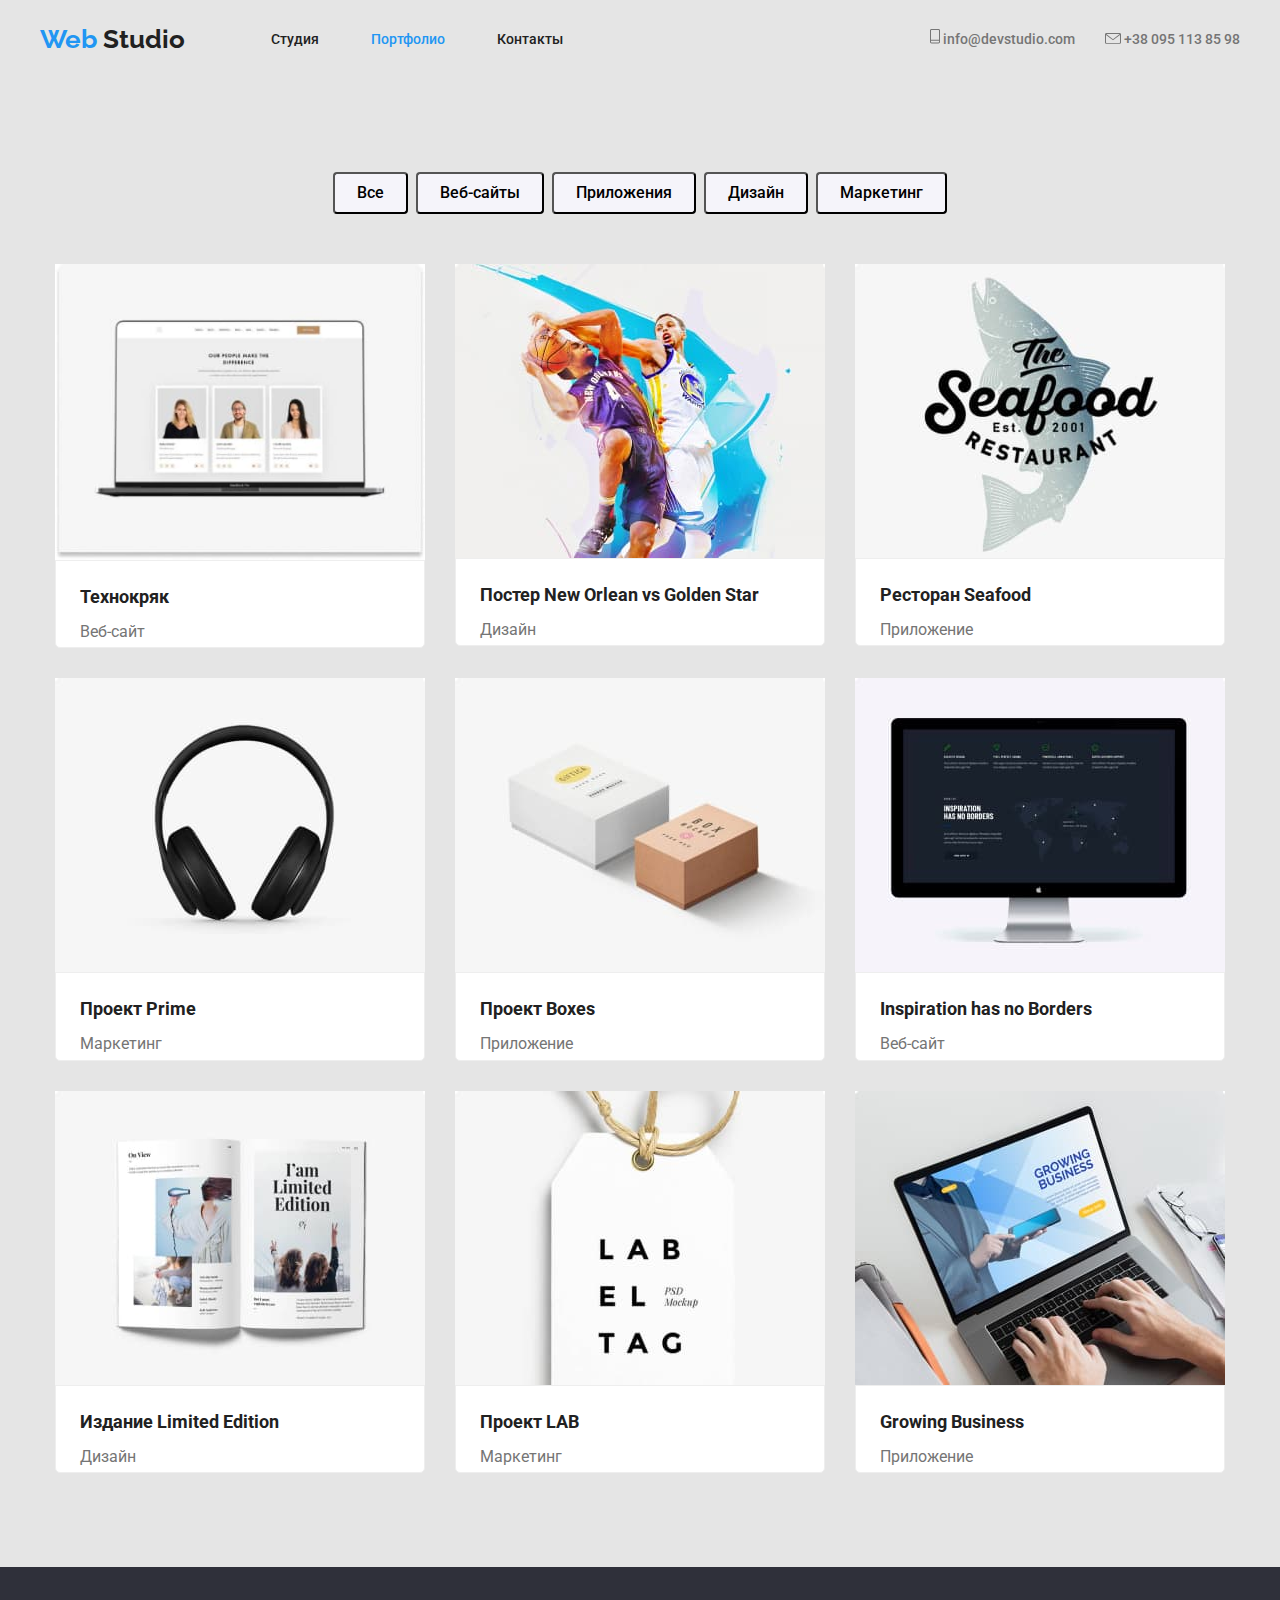
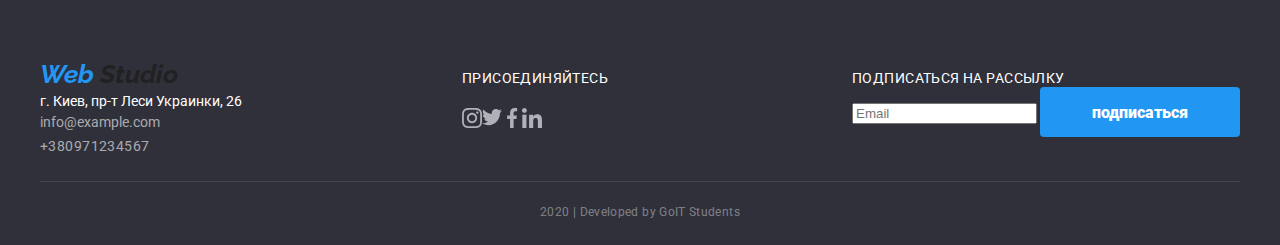
==== portfolio.html @ dd4f4dde "start" ====
<!DOCTYPE html>
<html lang="ru">
  <head>
    <meta charset="UTF-8" />
    <meta name="viewport" content="width=device-width, initial-scale=1.0" />
    <link
      href="https://fonts.googleapis.com/css2?family=Raleway:wght@700;900&family=Roboto:wght@400;500;700;900&display=swap"
      rel="stylesheet"
    />
    <title>Document</title>
    <link rel="stylesheet" href="./css/styles.css" />
  </head>
  <body>
    <!-- Шапка сайта -->
    <header>
      <!-- <h1>Портфолио : нашы проекты</h1> -->
      <nav class="nav container">
        <a href="" class="logo" rel=""
          >Web<span class="logo-web"> Studio</span>
        </a>
        <ul class="list-nav list">
          <li class="item">
            <a href="./index.html" class="link" rel="">Студия</a>
          </li>
          <li class="item">
            <a href="" class="link current" rel="">Портфолио</a>
          </li>
          <li class="item"><a href="" class="link" rel="">Контакты</a></li>
        </ul>

        <ul class="auth-nav list">
          <li class="item">
            <a href="/" class="link" rel="">
              <img src="./images/почта.svg" alt="Почта" />
              info@devstudio.com
            </a>
          </li>

          <li class="item">
            <a href="tel:+380951138598" class="telefon link">
              <img src="./images/telefon.svg" alt="" />
              +38 095 113 85 98</a
            >
          </li>
        </ul>
      </nav>
    </header>
    <!--Герой-->
    <!-- <h1>Страница портфолио </h1> -->
    <main class="mein">
      <div class="contein">
        <ul class="projects list">
          <li class="bot">
            <button type="button" class="one">Все</button>
          </li>
          <li class="bot">
            <button type="button" class="one">Веб-сайты</button>
          </li>
          <li class="bot">
            <button type="button" class="one">Приложения</button>
          </li>
          <li class="bot">
            <button type="button" class="one">Дизайн</button>
          </li>
          <li class="bot">
            <button type="button" class="one">Маркетинг</button>
          </li>
        </ul>
      </div>

      <!--Сайт-->

      <div class="jk">
        <ul class="list flex-container">
          <li class="flex-element">
            <a href="" class="list-nav">
              <img src="./foto/img(0).jpg" alt="" width="370" class="img" />
              <div class="border">
                <h2 class="title-name">Технокряк</h2>
                <p class="text list">Веб-сайт</p>
              </div>
            </a>
          </li>

          <li class="flex-element">
            <a href="" class="list-nav">
              <img src="./foto/img (1).jpg" alt="" height="294" class="img" />
              <div class="border">
                <h2 class="title-name">Постер New Orlean vs Golden Star</h2>
                <p class="text list">Дизайн</p>
              </div>
            </a>
          </li>

          <li class="flex-element">
            <a href="" class="list-nav">
              <img src="./foto/img (2).jpg" height="294" alt="" class="img" />
              <div class="border">
                <h2 class="title-name">Ресторан Seafood</h2>
                <p class="text list">Приложение</p>
              </div>
            </a>
          </li>

          <li class="flex-element">
            <a href="" class="list-nav">
              <img src="./foto/img (3).jpg" alt="" class="img" />
              <div class="border">
                <h2 class="title-name">Проект Prime</h2>
                <p class="text list">Маркетинг</p>
              </div>
            </a>
          </li>

          <li class="flex-element">
            <a href="" class="list-nav">
              <img src="./foto/img (4).jpg" alt="" class="img" />
              <div class="border">
                <h2 class="title-name">Проект Boxes</h2>
                <p class="text list">Приложение</p>
              </div>
            </a>
          </li>

          <li class="flex-element">
            <a href="" class="list-nav">
              <img src="./foto/img (5).jpg" alt="" class="img" />
              <div class="border">
                <h2 class="title-name">Inspiration has no Borders</h2>
                <p class="text list">Веб-сайт</p>
              </div>
            </a>
          </li>

          <li class="flex-element">
            <a href="" class="list-nav">
              <img src="./foto/img (6).jpg" alt="" class="img" />
              <div class="border">
                <h2 class="title-name">Издание Limited Edition</h2>
                <p class="text list">Дизайн</p>
              </div>
            </a>
          </li>
          <li class="flex-element">
            <a href="" class="list-nav">
              <img src="./foto/img (7).jpg" alt="" class="img" />
              <div class="border">
                <h2 class="title-name">Проект LAB</h2>
                <p class="text list">Маркетинг</p>
              </div>
            </a>
          </li>

          <li class="flex-element">
            <a href="" class="list-nav">
              <img src="./foto/img (8).jpg" alt="" class="img" />
              <div class="border">
                <h2 class="title-name">Growing Business</h2>
                <p class="text list">Приложение</p>
              </div>
            </a>
          </li>
        </ul>
      </div>
    </main>

    <!-- Футер -->
    <footer class="page-footer">
      <div class="footer">
        <address class="address">
          <a href="./index.html" class="logo"></a>
          <a href="" class="logo" rel=""
            >Web<span class="logo-web"> Studio</span>
          </a>
          <ul class="list">
            <li class="address-paragraph">г. Киев, пр-т Леси Украинки, 26</li>
            <li><a href="" class="address-mail">info@example.com </a></li>
            <li>
              <a href="tel:+380971234567" class="address-telefon">
                +380971234567
              </a>
            </li>
          </ul>
        </address>
        <div class="join">
          <p class="join-paragraph">присоединяйтесь</p>
          <ul class="social-networks">
            <li>
              <a href aria-label="сылка на инстаграм" class="networks">
                <img src="./images/instagram.svg" alt=""
              /></a>
            </li>
            <li>
              <a href aria-label="сылка на твитер" class="networks">
                <img src="./images/tviter.svg" alt=""
              /></a>
            </li>
            <li>
              <a href aria-label="сылка на фейсбук" class="networks">
                <img src="./images/facebook.svg" alt=""
              /></a>
            </li>
            <li>
              <a href aria-label="сылка на линкедин" class="networks">
                <img src="./images/linkedin.svg" alt=""
              /></a>
            </li>
          </ul>
        </div>
        <div class="subscription">
          <p class="subscription-name">подписаться на рассылку</p>
          <form class="form">
            <input type="email" name="email" placeholder="Email" />
            <button class="buton">подписаться</button>
          </form>
        </div>
      </div>

      <div class="developed">
        2020 | Developed by GoIT Students
      </div>
    </footer>
  </body>
</html>
---- css/styles.css ----
html {
  box-sizing: border-box;
}

*,
*::before,
*::after {
  box-sizing: inherit;
}

/* Основной цвет  #757575 */
/* Вторичный цвет  #212121 */
/* акцент  #2196F3 */
/* белий:#FFFFFF */
/* футер: rgba(255, 255, 255, 0.4) */
/* background: #F5F4FA; */
:root {
  --primary-text-color: #757575;
  --title-text-color: #212121;
  --accent-color: #2196f3;
  --primary-white-color: #ffffff;
  --background: #e5e5e5;
  --футер: #2f303a;
  --футер: rgba(255, 255, 255, 0.4);
}

body {
  margin: 0;
  color: #757575;
  background-color: var(--background);
  font-family: roboto, sans-serif;
  font-size: 14px;
  line-height: 1.7;
}

.list {
  list-style: none;
}
.container {
  width: 1200px;
  padding-left: 15px;
  padding-right: 15px;
  margin-left: auto;
  margin-right: auto;
}
/* nav */

/* кнопка */
.buton {
  display: inline-block;
  border: 1px solid transparent;
  border-radius: 4px;
  padding: 10px 32px;
  min-width: 200px;
  height: 50px;

  font-family: inherit;
  font-weight: 900;
  font-size: 16px;
  line-height: 1.9;
  text-align: center;
}
/* logo */

.logo {
  color: var(--accent-color);
  font-family: Raleway, sans-serif;
  font-weight: 700;
  font-size: 26px;
  line-height: 1.2;
  text-decoration: none;
}
/* identical to box height */
.logo .logo-web {
  color: var(--title-text-color);
}
.logo .logo-web:hover {
  color: var(--accent-color);
}

.logo:hover {
  color: var(--title-text-color);
}

/* 
.logo:hover {
    color: var(--title-text-color);
}
  */
.nav {
  display: flex;
  align-items: center;
  width: 1230px;
  padding-left: 15px;
  padding-right: 15px;
}

.list {
  list-style: none;
  padding: 0;
  margin: 0;
  display: flex;
  /* justify-content: center; */
}

/* Site nav */
.list-nav .link {
  color: var(--title-text-color);

  font-weight: 500;
  font-size: 14px;
  line-height: 1.1;
}

.auth-nav .link {
  font-weight: 500;
  font-size: 14px;
  line-height: 1.2;
  color: var(--primary-text-color);
}
.auth-nav.list .link:focus,
.auth-nav.list .link:hover {
  color: var(--accent-color);
}

.auth-nav .telefon {
  font-weight: 500;
  font-size: 14px;
  line-height: 1.2;
  color: #757575;
  text-decoration: none;
}

.list .link {
  text-decoration: none;
}
.list-nav .link:focus,
.list-nav .link:hover {
  color: var(--accent-color);
  display: block;
}

.list-nav {
  display: flex;
  margin-left: 86px;
}

.list-nav .link {
  display: block;
  padding-top: 32px;
  padding-bottom: 32px;
}

.list-nav .item + .item {
  margin-left: 52px;
}

.list-nav .link.current {
  color: var(--accent-color);
}

.auth-nav {
  display: flex;
  margin-left: auto;
}
.auth-nav .item + .item {
  margin-left: 30px;
}

/* Герой */

.hero-title {
  color: var(--primary-white-color);
  margin-top: 0;
  margin-bottom: 46px;

  font-weight: 900;
  font-size: 44px;
  line-height: 1.4;
  text-align: center;
}
/* секцыя героя */
.main {
  margin: 0;
  padding: 0;
  text-align: center;
}
.overlay{
  max-width: 1600px;
  min-height: 600px;
  margin-left: auto;
  margin-right: auto;
  background: linear-gradient(180deg, #FFFFFF 0%, rgba(255, 255, 255, 0) 100%), rgba(47, 48, 58, 0.8);
  background-image: url("../images/heroy.jpg");
  background-size: cover;
  background-color: black;
  

} 

/* section */
.section .section-title {
  color: var(--title-text-color);

  font-weight: 700;
  font-size: 36px;
  line-height: 1.2;
  text-align: center;
}

/* правила */

.item .antena:hover,
.item .antena:focus {
  background-color: var(--accent-color);
  color: var(--primary-white-color);
}

.item .antena {
  background-color: #f5f4fa;
  padding: 24px 102px;
  border-radius: 4px;
  width: 270px;
  height: 120px;
}
.rules {
  padding-top: 94px;
  padding-bottom: 94px;
  background-color: var(--background);
}

.feature-list .feature-list .title {
  margin-top: 30px;
  margin-bottom: 0;

  color: var(--title-text-color);
  font-weight: 700;
  font-size: 14px;
  line-height: 1.14;
  text-transform: uppercase;
}

.feature-list .text {
  margin-bottom: 0;
  margin-top: 10px;
}

/* Чем мы занимаемся */

.applications {
  padding-top: 94px;
  padding-bottom: 94px;
  border-top-width: 1px;
  border-top-style: solid;
  border-top-color: #ececec;
  background-color: #e5e5e5;
}
.feature-list {
  display: flex;
  align-items: baseline;
}
.feature-list .item + .item {
  margin-left: 30px;
}
.feature-list .item {
  text-align: center;
  width: 278px;
}

.feature-list .title {
  margin-top: 30px;
  margin-bottom: 0;
}
.list .foto + .foto {
  margin-left: 30px;
}

.list .container-list {
  background: rgba(47, 48, 58, 0.8);
  padding-top: 27px;
  padding-bottom: 27px;
  border-radius: 0px 0px 4px 4px;
}
.im {
  display: block;
}

.section .works {
  margin-top: 0;
  margin-bottom: 0;

  color: var(--primary-white-color);
  font-weight: 700;
  font-size: 14px;
  line-height: 1.14;
  text-align: center;
  letter-spacing: 0.03em;
  text-transform: uppercase;
}

.section .section-title {
  margin-top: 0;
  margin-bottom: 50px;
}

/* наша команда */

.comand {
  background-color: #f5f4fa;
  padding-top: 94px;
  padding-bottom: 94px;
}
.position {
  margin-top: 0;
  margin-bottom: 84px;
  text-align: center;
}

.list .foto {
  box-sizing: border-box;
  border: 1px solid #eeeeee;
  background: url(team-img-2.jpg);
  border-radius: 4px 4px 4px 4px;
  background: #ffffff;
  border-radius: 4px;
}
.section-foto {
  border-radius: 4px 4px 0px 0px;
}

.section .name {
  margin-top: 30px;
  margin-bottom: 10px;

  color: var(--title-text-color);
  font-weight: 500;
  font-size: 16px;
  line-height: 1.14;
  text-align: center;
  letter-spacing: 0.03em;
}

.main .buton {
  color: var(--primary-white-color);
  background-color: var(--accent-color);
  text-decoration: none;
}
.form .buton {
  color: var(--primary-white-color);
  background-color: var(--accent-color);
  text-decoration: none;
}

/* Постояные клиенты */
.clients {
  padding-top: 94px;
  padding-bottom: 94px;
}
.fot {
  width: 170px;
  height: 90px;
  border: 1px solid #afb1b8;
  border-radius: 4px;
  display: block;
}

.list .fotos {
  background: #e5e5e5;
}

/* footer */

footer {
  background-color: #2f303a;
}
.page-footer .address {
  display: inline-block;
}

.address-paragraph {
  color: var(--primary-white-color);
  margin-top: 10px;
  margin-bottom: 9px;

  font-style: normal;
  font-weight: 400;
  font-size: 14px;
  line-height: 1.7px;
}
.address-mail {
  text-decoration: none;
  font-weight: 400;
  color: rgba(255, 255, 255, 0.6);
  margin-top: 9px;
  font-style: normal;
  font-size: 14px;
  line-height: 1.7px;
}
.join {
  display: inline-block;
}

.join-paragraph {
  margin-top: 56px;
  margin-bottom: 21px;

  font-weight: 400;
  color: var(--primary-white-color);
  line-height: 1.14;
  letter-spacing: 0.03em;
  text-transform: uppercase;
}

.social-networks {
  display: flex;
  list-style: none;
  padding-left: 0;
  margin: 0 0;
}

.social-networks .net + .net {
  margin-left: 20px;
}

.subscription-name {
  margin-top: 56px;
  margin-bottom: 0;

  font-weight: 400;
  font-size: 14px;
  line-height: 1.14;
  letter-spacing: 0.03em;
  text-transform: uppercase;
  color: var(--primary-white-color);
}
.developed {
  padding-top: 18px;
  padding-bottom: 21px;

  font-weight: 400;
  font-size: 12px;
  line-height: 2;
  text-align: center;
  letter-spacing: 0.03em;

  color: rgba(255, 255, 255, 0.4);
}
.address {
  /* margin-right: auto; */
  margin-bottom: 22px;
}

/* footer */
/* footer */
.footer {
  padding-top: 48px;
  justify-content: space-between;
  align-items: baseline;
  display: flex;
  width: 1200px;
  margin-left: auto;
  margin-right: auto;

  border-bottom-width: 1px;
  border-bottom-style: solid;
  border-bottom-color: rgba(255, 255, 255, 0.1);
}

.address .address-telefon {
  text-decoration: none;
  font-weight: normal;
  font-size: 14px;
  line-height: 1.7;
  font-style: normal;
  letter-spacing: 0.03em;
  color: rgba(255, 255, 255, 0.6);
}
.address .list {
  display: block;
}

.join {
  margin-left: 69px;
  margin-right: 93px;
}

/* PORTFOLIO.HTML  */
/* PORTFOLIO.HTML  */
/* PORTFOLIO.HTML  */

.mein {
  margin-left: auto;
  margin-right: auto;
}
.projects .one:focus,
.projects .one:hover {
  color: var(--primary-white-color);
  background-color: var(--accent-color);
}

.projects .one {
  padding-right: 22px;
  padding-left: 22px;
  padding-bottom: 6px;
  padding-top: 6px;

  font-family: Roboto;
  font-weight: 500;
  font-size: 16px;
  line-height: 1.6;
  background-color: #f5f4fa;
  border-radius: 4px;
}

.contein {
  padding-top: 93px;
  padding-bottom: 50px;
  padding-left: 15px;
  padding-right: 15px;
  margin-right: auto;
  margin-left: auto;
  width: 1200px;
}

.projects.list .one.important {
  background: #2196f3;
  color: #ffffff;
}
/* сайт */
.jk {
  width: 1200px;
  padding-left: 15px;
  padding-right: 15px;
  margin-right: auto;
  margin-left: auto;

  padding-bottom: 94px;
  align-items: center;
}

.flex-container {
  display: flex;
  flex-wrap: wrap;
}

.flex-container .list-nav {
  display: block;
}

/* .projects .list { 
  justify-content: center;
} */

.projects {
  justify-content: center;
}

.projects .bot + .bot {
  margin-left: 8px;
}

.flex-element:nth-child(3n) {
  margin-right: 0;
}
.img {
  display: block;
  width: 370px;
}
.flex-element:nth-last-child(-n + 3) {
  margin-bottom: 0;
}

.flex-element {
  width: 370px;
  margin-right: 30px;

  margin-bottom: 30px;
}

.list .title-name {
  font-weight: 700;
  font-size: 18px;
  line-height: 1.8;
  color: var(--title-text-color);
  margin-top: 0;
  margin-bottom: 4px;
  margin-top: 20px;
  margin-top: 20px;
  margin-left: 24px;
}

.list .text.list {
  margin-left: 24px;
  margin-top: 0;
  margin-bottom: 0;
  font-size: 16px;
  line-height: 1.88;
  color: var(--primary-text-color);
  font-weight: 400;
}
.list .list-nav {
  text-decoration: none;
  margin: 0;
  padding: 0;
}
.list .list.one {
  font-size: 18px;
  line-height: 1.6;
  color: #ffffff;
}

.border {
  box-sizing: border-box;
  border-bottom-right-radius: 5px;
  border-bottom-left-radius: 5px;
  background: #ffffff;
  border: 1px solid #eeeeee;
}
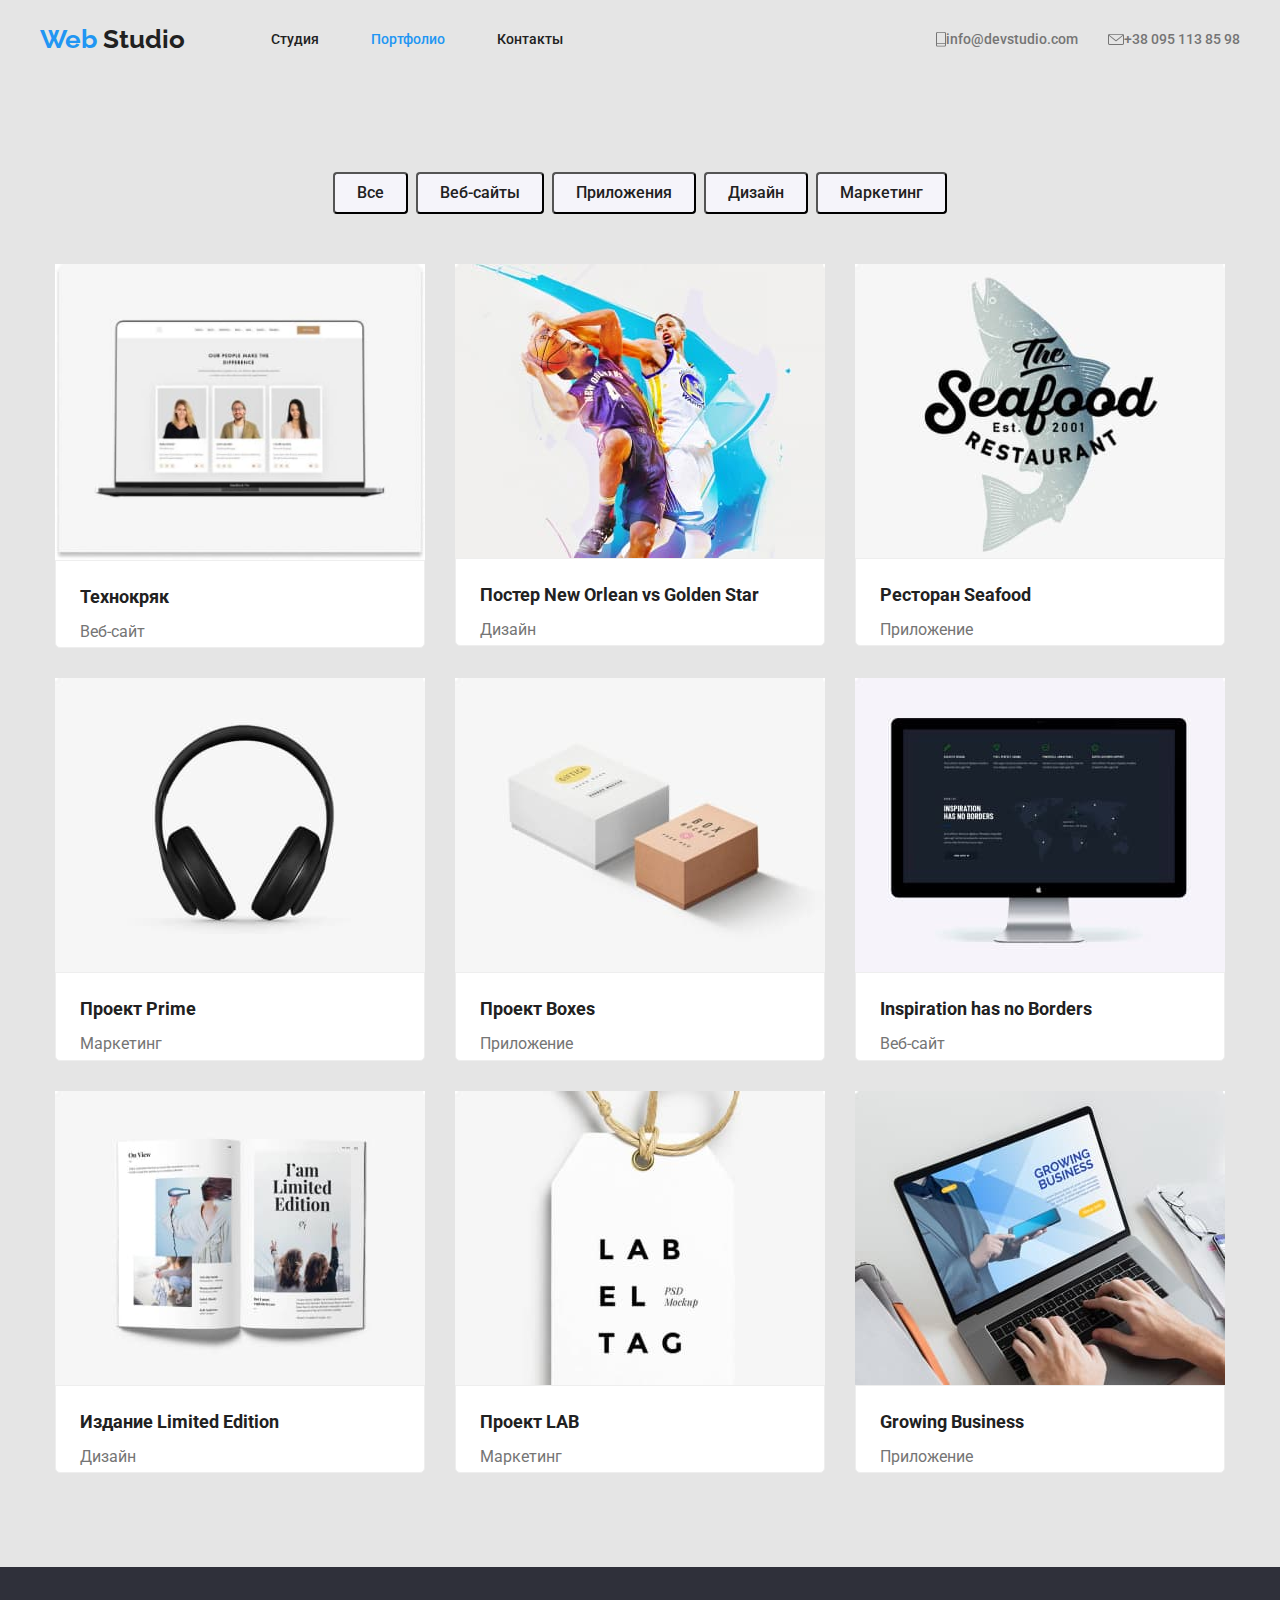
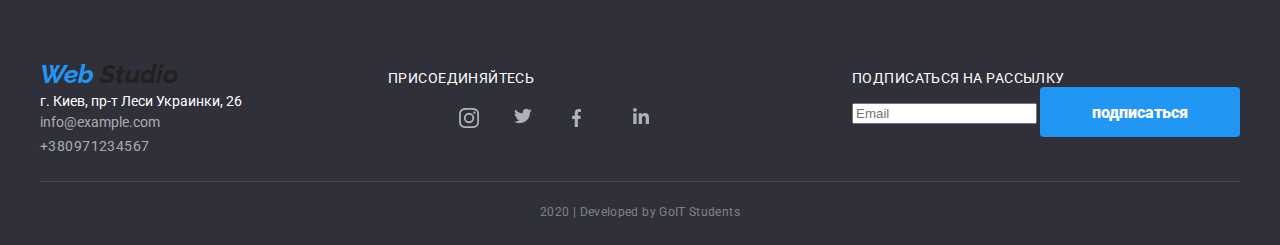
==== commit fb342660: "Сделал соцсети." ====
--- a/portfolio.html
+++ b/portfolio.html
@@ -185,26 +185,55 @@
         <div class="join">
           <p class="join-paragraph">присоединяйтесь</p>
           <ul class="social-networks">
-            <li>
-              <a href aria-label="сылка на инстаграм" class="networks">
-                <img src="./images/instagram.svg" alt=""
-              /></a>
-            </li>
-            <li>
-              <a href aria-label="сылка на твитер" class="networks">
-                <img src="./images/tviter.svg" alt=""
-              /></a>
-            </li>
-            <li>
-              <a href aria-label="сылка на фейсбук" class="networks">
-                <img src="./images/facebook.svg" alt=""
-              /></a>
-            </li>
-            <li>
-              <a href aria-label="сылка на линкедин" class="networks">
-                <img src="./images/linkedin.svg" alt=""
-              /></a>
-            </li>
+            <ul class="list social-networks link">
+              <li class="networks-inst">
+                <a href="" aria-label="Facebook Link" class="social-link">
+                  <svg class="social-icon">
+                    <use
+                      href="images/sprayt.svg#instagram"
+                      width="20"
+                      height="20"
+                    ></use>
+                  </svg>
+                </a>
+              </li>
+
+              <li class="networks-tvit">
+                <a href="" aria-label="Instagram Link">
+                  <svg class="social-icon">
+                    <use
+                      href="images/sprayt.svg#twitter"
+                      width="20"
+                      height="16"
+                    ></use>
+                  </svg>
+                </a>
+              </li>
+
+              <li class="networks-f">
+                <a href="" aria-label="Twitter Link">
+                  <svg class="social-icon">
+                    <use
+                      href="images/sprayt.svg#facebook"
+                      width="10"
+                      height="20"
+                    ></use>
+                  </svg>
+                </a>
+              </li>
+
+              <li class="networks-link">
+                <a href="" aria-label="Linkedin Link">
+                  <svg class="social-icon">
+                    <use
+                      href="images/sprayt.svg#linkedin"
+                      width="20"
+                      height="16"
+                    ></use>
+                  </svg>
+                </a>
+              </li>
+            </ul>
           </ul>
         </div>
         <div class="subscription">
--- a/css/styles.css
+++ b/css/styles.css
@@ -117,7 +117,9 @@
   font-size: 14px;
   line-height: 1.2;
   color: var(--primary-text-color);
-}
+  display: flex;
+}
+
 .auth-nav.list .link:focus,
 .auth-nav.list .link:hover {
   color: var(--accent-color);
@@ -185,18 +187,17 @@
   padding: 0;
   text-align: center;
 }
-.overlay{
+.overlay {
   max-width: 1600px;
   min-height: 600px;
   margin-left: auto;
   margin-right: auto;
-  background: linear-gradient(180deg, #FFFFFF 0%, rgba(255, 255, 255, 0) 100%), rgba(47, 48, 58, 0.8);
+  background: linear-gradient(180deg, #ffffff 0%, rgba(255, 255, 255, 0) 100%),
+    rgba(47, 48, 58, 0.8);
   background-image: url("../images/heroy.jpg");
   background-size: cover;
   background-color: black;
-  
-
-} 
+}
 
 /* section */
 .section .section-title {
@@ -210,10 +211,23 @@
 
 /* правила */
 
-.item .antena:hover,
-.item .antena:focus {
+.items:focus {
   background-color: var(--accent-color);
   color: var(--primary-white-color);
+}
+.feature-list.list {
+  margin: 0;
+  padding: 0;
+  display: flex;
+}
+
+.an {
+  display: block;
+  background: #f5f4fa;
+  border-radius: 4px;
+  color: black;
+  width: 270px;
+  height: 120px;
 }
 
 .item .antena {
@@ -312,8 +326,45 @@
 }
 .position {
   margin-top: 0;
-  margin-bottom: 84px;
-  text-align: center;
+  margin-bottom: 16px;
+  text-align: center;
+}
+
+.social-link {
+  display: block;
+}
+
+.networks-tvit {
+  margin-left: 34px;
+}
+.networks-link,
+.networks-f {
+  margin-left: 39px;
+}
+
+.social-icon {
+  margin: 0;
+  padding: 0;
+  width: 20px;
+  height: 20px;
+  fill: #afb1b8;
+}
+
+.social-networks {
+  display: flex;
+  justify-content: center;
+  list-style: none;
+  margin-left: 44px;
+  margin-right: 44px;
+  width: 206px;
+  height: 44px;
+  margin-bottom: 24px;
+}
+
+.social-link {
+  display: block;
+  width: 20px;
+  height: 20px;
 }
 
 .list .foto {
@@ -411,13 +462,6 @@
   text-transform: uppercase;
 }
 
-.social-networks {
-  display: flex;
-  list-style: none;
-  padding-left: 0;
-  margin: 0 0;
-}
-
 .social-networks .net + .net {
   margin-left: 20px;
 }
@@ -504,6 +548,7 @@
   padding-bottom: 6px;
   padding-top: 6px;
 
+  color: var(--title-text-color);
   font-family: Roboto;
   font-weight: 500;
   font-size: 16px;
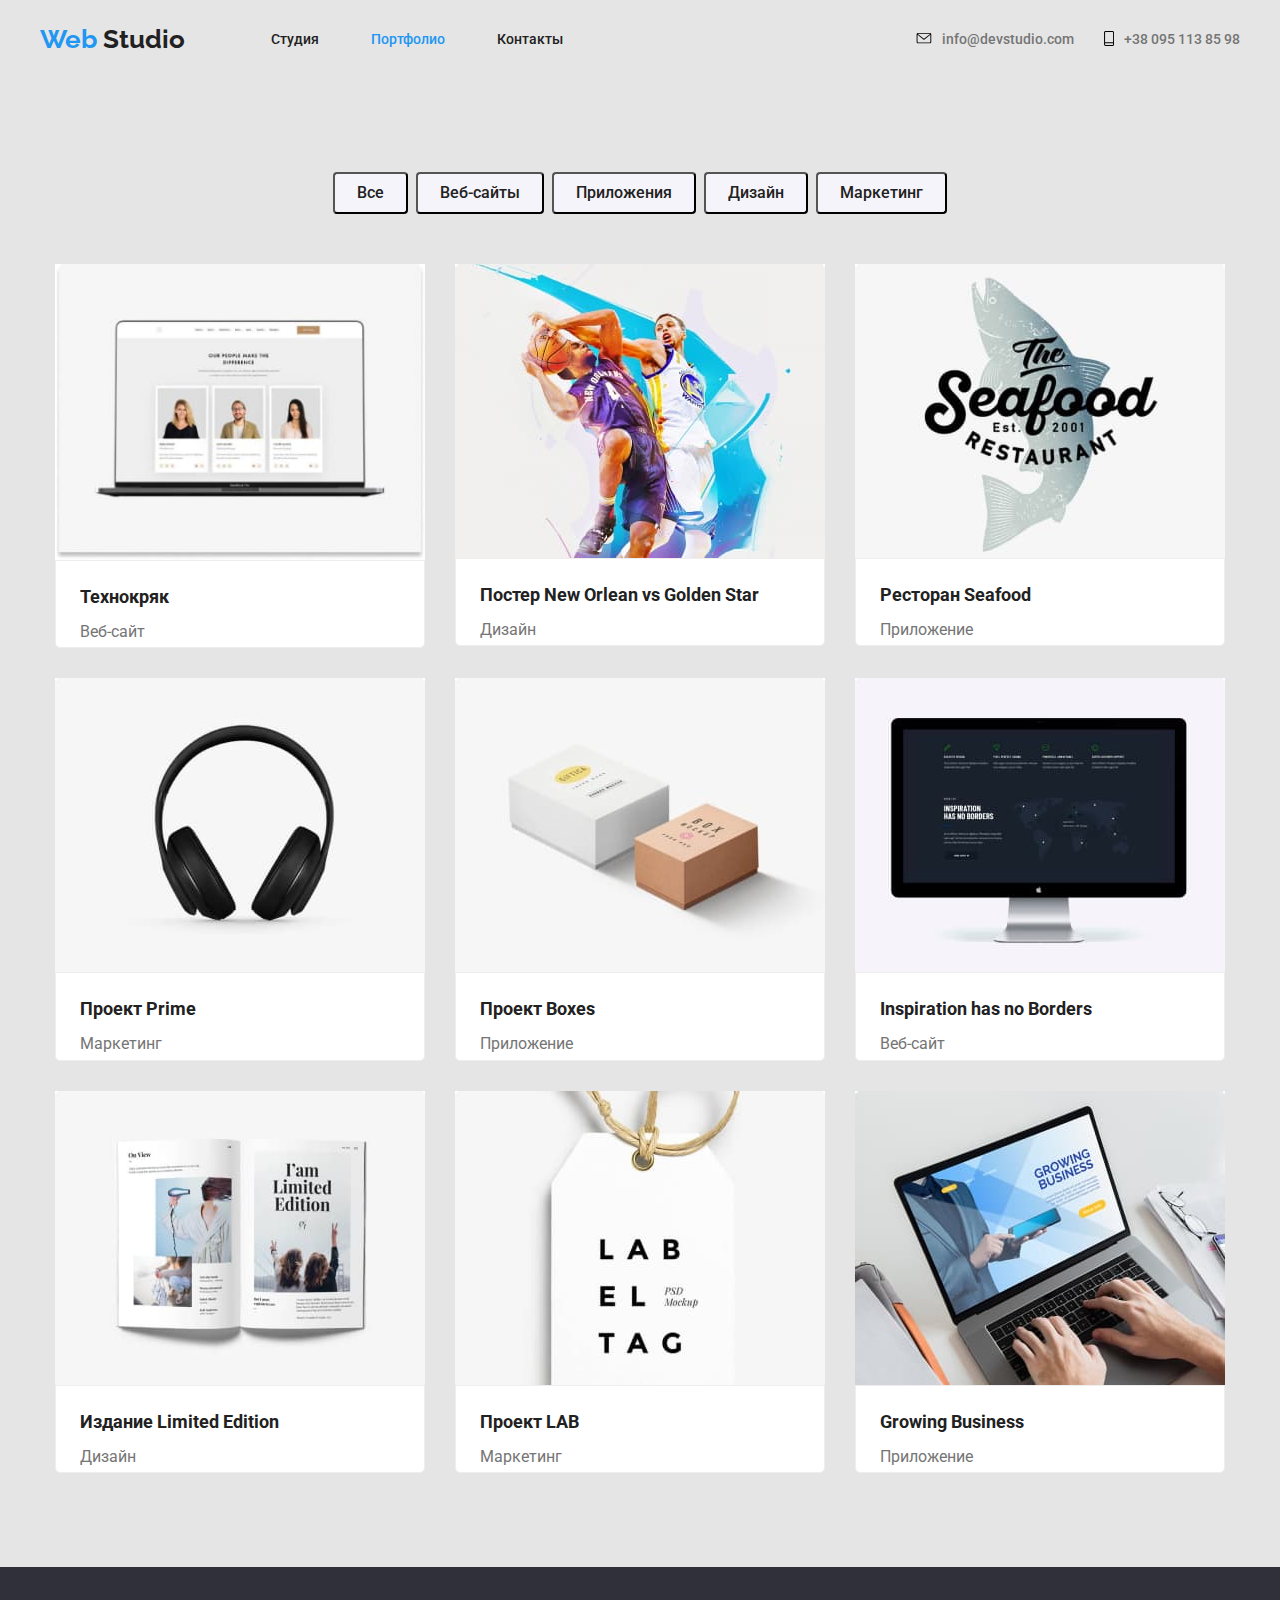
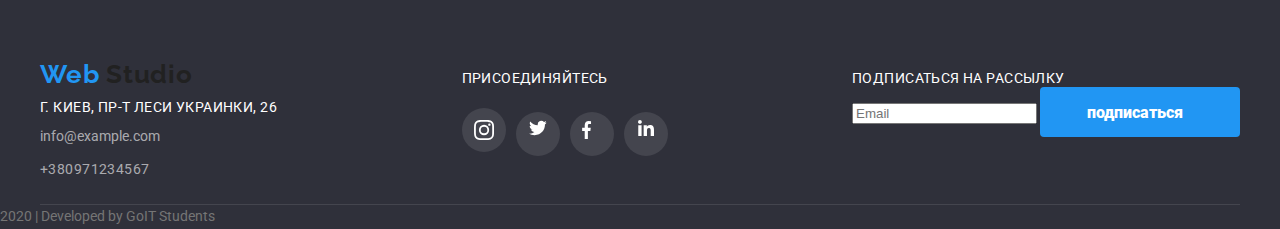
==== commit 3c5e0d56: "фиксик" ====
--- a/portfolio.html
+++ b/portfolio.html
@@ -29,18 +29,36 @@
         </ul>
 
         <ul class="auth-nav list">
-          <li class="item">
-            <a href="/" class="link" rel="">
-              <img src="./images/почта.svg" alt="Почта" />
+          <li class="item navigation">
+            <a href="/" class="link trew" rel="">
+              <svg class="gmail icon">
+                <use
+                  href="images/sprayt.svg#gmail"
+                  width="16"
+                  height="11"
+                  x=""
+                  y="2"
+                  class="telef-use"
+                ></use>
+              </svg>
               info@devstudio.com
             </a>
           </li>
 
-          <li class="item">
-            <a href="tel:+380951138598" class="telefon link">
-              <img src="./images/telefon.svg" alt="" />
-              +38 095 113 85 98</a
-            >
+          <li class="item navigation">
+            <a href="tel:+380951138598" class="telefon link trew">
+              <svg class="telef icon">
+                <use
+                  href="images/sprayt.svg#telefon"
+                  width="10"
+                  height="15"
+                  x=""
+                  y=""
+                  class="telef-use"
+                ></use>
+              </svg>
+              +38 095 113 85 98
+            </a>
           </li>
         </ul>
       </nav>
@@ -168,72 +186,68 @@
     <footer class="page-footer">
       <div class="footer">
         <address class="address">
-          <a href="./index.html" class="logo"></a>
-          <a href="" class="logo" rel=""
+          <!-- <a href="./index.html" class="logo"></a> -->
+          <a href="" class="logo logo-footer" rel=""
             >Web<span class="logo-web"> Studio</span>
           </a>
-          <ul class="list">
-            <li class="address-paragraph">г. Киев, пр-т Леси Украинки, 26</li>
-            <li><a href="" class="address-mail">info@example.com </a></li>
-            <li>
-              <a href="tel:+380971234567" class="address-telefon">
-                +380971234567
-              </a>
-            </li>
-          </ul>
+
+          <span class="address-paragraph">г. Киев, пр-т Леси Украинки, 26</span>
+          <a href="" class="address-mail">info@example.com </a>
+
+          <a href="tel:+380971234567" class="address-telefon">
+            +380971234567
+          </a>
         </address>
         <div class="join">
           <p class="join-paragraph">присоединяйтесь</p>
-          <ul class="social-networks">
-            <ul class="list social-networks link">
-              <li class="networks-inst">
-                <a href="" aria-label="Facebook Link" class="social-link">
-                  <svg class="social-icon">
-                    <use
-                      href="images/sprayt.svg#instagram"
-                      width="20"
-                      height="20"
-                    ></use>
-                  </svg>
-                </a>
-              </li>
-
-              <li class="networks-tvit">
-                <a href="" aria-label="Instagram Link">
-                  <svg class="social-icon">
-                    <use
-                      href="images/sprayt.svg#twitter"
-                      width="20"
-                      height="16"
-                    ></use>
-                  </svg>
-                </a>
-              </li>
-
-              <li class="networks-f">
-                <a href="" aria-label="Twitter Link">
-                  <svg class="social-icon">
-                    <use
-                      href="images/sprayt.svg#facebook"
-                      width="10"
-                      height="20"
-                    ></use>
-                  </svg>
-                </a>
-              </li>
-
-              <li class="networks-link">
-                <a href="" aria-label="Linkedin Link">
-                  <svg class="social-icon">
-                    <use
-                      href="images/sprayt.svg#linkedin"
-                      width="20"
-                      height="16"
-                    ></use>
-                  </svg>
-                </a>
-              </li>
-            </ul>
+          <ul class="social-networks list link fot-ul">
+            <li class="networks-inst netwo faseb">
+              <a href="" aria-label="Facebook Link" class="social-link">
+                <svg class="social-icon faseb-icon">
+                  <use
+                    href="images/sprayt.svg#instagram"
+                    width="20"
+                    height="20"
+                  ></use>
+                </svg>
+              </a>
+            </li>
+
+            <li class="networks-tvit netwo faseb">
+              <a href="" aria-label="Instagram Link">
+                <svg class="social-icon faseb-icon">
+                  <use
+                    href="images/sprayt.svg#twitter"
+                    width="20"
+                    height="16"
+                  ></use>
+                </svg>
+              </a>
+            </li>
+
+            <li class="networks-f netwo faseb">
+              <a href="" aria-label="Twitter Link">
+                <svg class="social-icon faseb-icon">
+                  <use
+                    href="images/sprayt.svg#facebook"
+                    width="10"
+                    height="20"
+                  ></use>
+                </svg>
+              </a>
+            </li>
+
+            <li class="networks-link netwo faseb">
+              <a href="" aria-label="Linkedin Link">
+                <svg class="social-icon faseb-icon">
+                  <use
+                    href="images/sprayt.svg#linkedin"
+                    width="20"
+                    height="16"
+                  ></use>
+                </svg>
+              </a>
+            </li>
           </ul>
         </div>
         <div class="subscription">
--- a/css/styles.css
+++ b/css/styles.css
@@ -71,9 +71,11 @@
   text-decoration: none;
 }
 /* identical to box height */
+
 .logo .logo-web {
   color: var(--title-text-color);
 }
+
 .logo .logo-web:hover {
   color: var(--accent-color);
 }
@@ -120,11 +122,6 @@
   display: flex;
 }
 
-.auth-nav.list .link:focus,
-.auth-nav.list .link:hover {
-  color: var(--accent-color);
-}
-
 .auth-nav .telefon {
   font-weight: 500;
   font-size: 14px;
@@ -167,6 +164,34 @@
 }
 .auth-nav .item + .item {
   margin-left: 30px;
+}
+
+.telef {
+  width: 10px;
+  height: 15px;
+  margin-right: 10px;
+}
+
+.gmail {
+  width: 16px;
+  height: 13px;
+  margin-right: 10px;
+}
+
+.link.trew:hover {
+  color: var(--accent-color);
+}
+.link.trew:hover {
+  fill: var(--accent-color);
+}
+.navigation {
+  display: inline-flex;
+}
+.link.trew:focus {
+  color: var(--accent-color);
+}
+.link.trew:focus {
+  fill: var(--accent-color);
 }
 
 /* Герой */
@@ -211,10 +236,6 @@
 
 /* правила */
 
-.items:focus {
-  background-color: var(--accent-color);
-  color: var(--primary-white-color);
-}
 .feature-list.list {
   margin: 0;
   padding: 0;
@@ -260,6 +281,10 @@
 }
 
 /* Чем мы занимаемся */
+
+.container .list .img {
+  width: 380px;
+}
 
 .applications {
   padding-top: 94px;
@@ -294,6 +319,7 @@
   padding-top: 27px;
   padding-bottom: 27px;
   border-radius: 0px 0px 4px 4px;
+  width: 380px;
 }
 .im {
   display: block;
@@ -334,12 +360,28 @@
   display: block;
 }
 
-.networks-tvit {
+/* .networks-tvit {
   margin-left: 34px;
-}
-.networks-link,
+} */
+/* .networks-link,
 .networks-f {
   margin-left: 39px;
+} */
+
+.networ {
+  display: flex;
+  width: 44px;
+  height: 44px;
+  justify-content: center;
+  align-items: center;
+  border-radius: 50%;
+  padding: 0;
+  margin-right: 10px;
+}
+.networ:hover {
+  fill: var(--primary-white-color);
+  background-color: var(--accent-color);
+  border-radius: 50%;
 }
 
 .social-icon {
@@ -349,31 +391,41 @@
   height: 20px;
   fill: #afb1b8;
 }
+.social-icon:hover {
+  fill: var(--primary-white-color);
+}
+.networks-link {
+  margin-right: 0;
+}
 
 .social-networks {
   display: flex;
-  justify-content: center;
-  list-style: none;
-  margin-left: 44px;
-  margin-right: 44px;
-  width: 206px;
+  justify-content: space-evenly;
+  padding-left: 31px;
+  padding-right: 31px; 
+  align-items: baseline;
+
   height: 44px;
   margin-bottom: 24px;
 }
-
-.social-link {
-  display: block;
-  width: 20px;
-  height: 20px;
-}
-
+.fot-ul {
+  padding-right: 0;
+  padding-left: 0;
+}
+.faseb:hover {
+background-color: var(--accent-color);
+
+}
 .list .foto {
   box-sizing: border-box;
   border: 1px solid #eeeeee;
   background: url(team-img-2.jpg);
   border-radius: 4px 4px 4px 4px;
-  background: #ffffff;
+  width: 270px;
+  background-color: #fff;
+
   border-radius: 4px;
+  border: 1px solid #afb1b8;
 }
 .section-foto {
   border-radius: 4px 4px 0px 0px;
@@ -401,8 +453,60 @@
   background-color: var(--accent-color);
   text-decoration: none;
 }
-
+/* Соцсети */
+
+.social-link {
+  width: 20px;
+  height: 20px;
+}
 /* Постояные клиенты */
+
+.feature-list .foto {
+  width: 170px;
+}
+
+.logos .anantena {
+  fill: #afb1b8;
+}
+
+.foto-link {
+  display: flex;
+  align-items: center;
+  border: none;
+  color: red;
+  background-color: green;
+}
+
+.foto-link:hover > .logos {
+  background-color: var(--primary-white-color);
+  border: 1px solid #2196f3;
+  box-sizing: border-box;
+  border-radius: 4px;
+}
+
+.foto-link .logos:hover > .color {
+  fill: var(--accent-color);
+}
+
+.foto-link:focus > .logos {
+  background-color: var(--primary-white-color);
+  border: 1px solid #2196f3;
+  /* box-sizing: border-box; */
+  border-radius: 4px;
+}
+.foto-link .logos:focus > .color {
+  fill: var(--accent-color);
+}
+
+.logos {
+  display: block;
+  border-radius: 4px;
+  color: #afb1b8;
+  width: 170px;
+  height: 90px;
+  background: #e5e5e5;
+}
+
 .clients {
   padding-top: 94px;
   padding-bottom: 94px;
@@ -425,34 +529,40 @@
   background-color: #2f303a;
 }
 .page-footer .address {
-  display: inline-block;
+  display: flex;
+  flex-direction: column;
+  font-style: normal;
+}
+.logo-footer {
+  margin-bottom: 10px;
+  letter-spacing: 0.03em;
 }
 
 .address-paragraph {
   color: var(--primary-white-color);
-  margin-top: 10px;
   margin-bottom: 9px;
 
+  letter-spacing: 0.03em;
   font-style: normal;
   font-weight: 400;
   font-size: 14px;
-  line-height: 1.7px;
+  line-height: 1.14;
+  text-transform: uppercase;
 }
 .address-mail {
   text-decoration: none;
   font-weight: 400;
   color: rgba(255, 255, 255, 0.6);
-  margin-top: 9px;
+  margin-bottom: 9px;
   font-style: normal;
   font-size: 14px;
-  line-height: 1.7px;
+  line-height: 1.7;
 }
 .join {
   display: inline-block;
 }
 
 .join-paragraph {
-  margin-top: 56px;
   margin-bottom: 21px;
 
   font-weight: 400;
@@ -466,6 +576,21 @@
   margin-left: 20px;
 }
 
+.netwo:last-child {
+  margin: 0;
+}
+
+.netwo {
+  display: flex;
+  width: 44px;
+  height: 44px;
+  justify-content: center;
+  align-items: center;
+  border-radius: 50%;
+  padding: 0;
+  margin-right: 10px;
+}
+
 .subscription-name {
   margin-top: 56px;
   margin-bottom: 0;
@@ -477,6 +602,22 @@
   text-transform: uppercase;
   color: var(--primary-white-color);
 }
+
+.buton-icon{
+color: blue;
+
+}
+.buton::after{
+      content: "";
+    width: 24px;
+    height: 24px;
+    background-image: url(../images/sprayt.svg#kursor);
+    background-size: contain;
+    background-position: center;
+    margin-left: 10px;
+}
+}
+
 .developed {
   padding-top: 18px;
   padding-bottom: 21px;
@@ -496,6 +637,16 @@
 
 /* footer */
 /* footer */
+
+.faseb {
+  background: rgba(255, 255, 255, 0.1);
+  border-radius: 50%;
+  color: white;
+}
+.faseb-icon {
+  fill: var(--primary-white-color);
+}
+
 .footer {
   padding-top: 48px;
   justify-content: space-between;
@@ -523,9 +674,9 @@
   display: block;
 }
 
-.join {
+/* .join {
   margin-left: 69px;
-  margin-right: 93px;
+  margin-right: 93px; */
 }
 
 /* PORTFOLIO.HTML  */
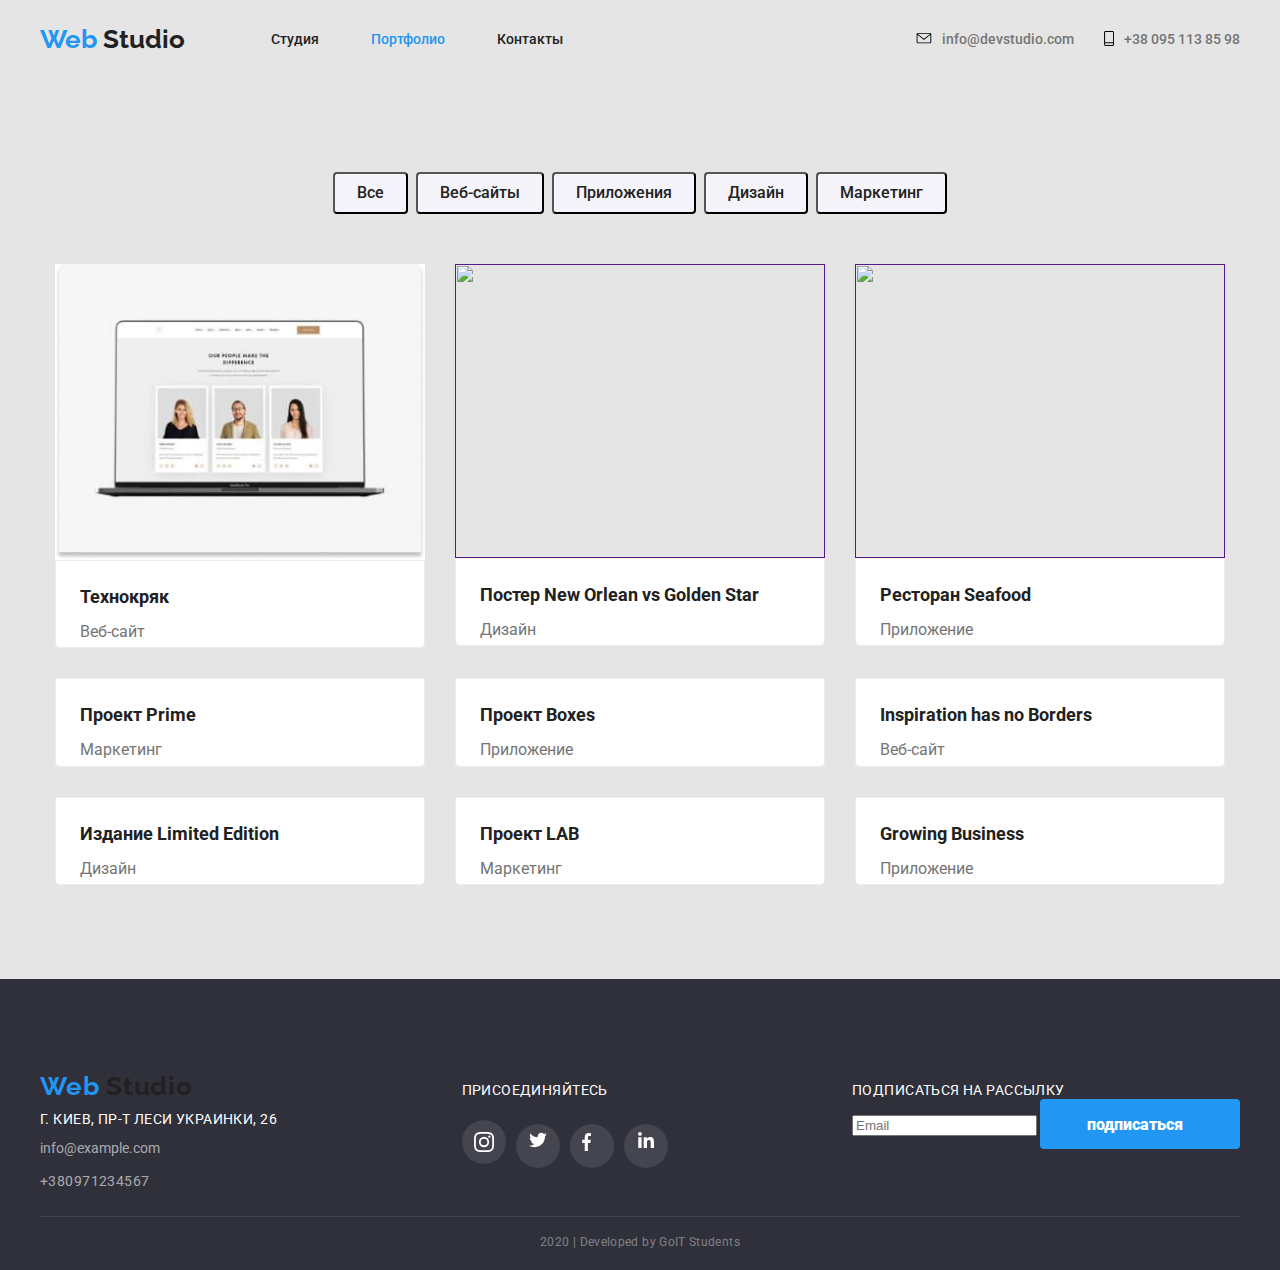
==== commit afaeabfa: "валидатор" ====
--- a/portfolio.html
+++ b/portfolio.html
@@ -102,7 +102,7 @@
 
           <li class="flex-element">
             <a href="" class="list-nav">
-              <img src="./foto/img (1).jpg" alt="" height="294" class="img" />
+              <img src="./foto/img(1).jpg" alt="" height="294" class="img" />
               <div class="border">
                 <h2 class="title-name">Постер New Orlean vs Golden Star</h2>
                 <p class="text list">Дизайн</p>
@@ -112,7 +112,7 @@
 
           <li class="flex-element">
             <a href="" class="list-nav">
-              <img src="./foto/img (2).jpg" height="294" alt="" class="img" />
+              <img src="./foto/img(2).jpg" height="294" alt="" class="img" />
               <div class="border">
                 <h2 class="title-name">Ресторан Seafood</h2>
                 <p class="text list">Приложение</p>
@@ -122,7 +122,7 @@
 
           <li class="flex-element">
             <a href="" class="list-nav">
-              <img src="./foto/img (3).jpg" alt="" class="img" />
+              <img src="./foto/img(3).jpg" alt="" class="img" />
               <div class="border">
                 <h2 class="title-name">Проект Prime</h2>
                 <p class="text list">Маркетинг</p>
@@ -132,7 +132,7 @@
 
           <li class="flex-element">
             <a href="" class="list-nav">
-              <img src="./foto/img (4).jpg" alt="" class="img" />
+              <img src="./foto/img(4).jpg" alt="" class="img" />
               <div class="border">
                 <h2 class="title-name">Проект Boxes</h2>
                 <p class="text list">Приложение</p>
@@ -142,7 +142,7 @@
 
           <li class="flex-element">
             <a href="" class="list-nav">
-              <img src="./foto/img (5).jpg" alt="" class="img" />
+              <img src="./foto/img(5).jpg" alt="" class="img" />
               <div class="border">
                 <h2 class="title-name">Inspiration has no Borders</h2>
                 <p class="text list">Веб-сайт</p>
@@ -152,7 +152,7 @@
 
           <li class="flex-element">
             <a href="" class="list-nav">
-              <img src="./foto/img (6).jpg" alt="" class="img" />
+              <img src="./foto/img(6).jpg" alt="" class="img" />
               <div class="border">
                 <h2 class="title-name">Издание Limited Edition</h2>
                 <p class="text list">Дизайн</p>
@@ -161,7 +161,7 @@
           </li>
           <li class="flex-element">
             <a href="" class="list-nav">
-              <img src="./foto/img (7).jpg" alt="" class="img" />
+              <img src="./foto/img(7).jpg" alt="" class="img" />
               <div class="border">
                 <h2 class="title-name">Проект LAB</h2>
                 <p class="text list">Маркетинг</p>
@@ -171,7 +171,7 @@
 
           <li class="flex-element">
             <a href="" class="list-nav">
-              <img src="./foto/img (8).jpg" alt="" class="img" />
+              <img src="./foto/img(8).jpg" alt="" class="img" />
               <div class="border">
                 <h2 class="title-name">Growing Business</h2>
                 <p class="text list">Приложение</p>
--- a/css/styles.css
+++ b/css/styles.css
@@ -137,6 +137,7 @@
 .list-nav .link:hover {
   color: var(--accent-color);
   display: block;
+  border-radius: 0px;
 }
 
 .list-nav {
@@ -402,7 +403,7 @@
   display: flex;
   justify-content: space-evenly;
   padding-left: 31px;
-  padding-right: 31px; 
+  padding-right: 31px;
   align-items: baseline;
 
   height: 44px;
@@ -413,8 +414,7 @@
   padding-left: 0;
 }
 .faseb:hover {
-background-color: var(--accent-color);
-
+  background-color: var(--accent-color);
 }
 .list .foto {
   box-sizing: border-box;
@@ -473,29 +473,26 @@
   display: flex;
   align-items: center;
   border: none;
-  color: red;
-  background-color: green;
 }
 
 .foto-link:hover > .logos {
-  background-color: var(--primary-white-color);
+  /* background-color: var(--primary-white-color); */
   border: 1px solid #2196f3;
   box-sizing: border-box;
   border-radius: 4px;
 }
-
+.foto-link .logos:focus > .color,
 .foto-link .logos:hover > .color {
   fill: var(--accent-color);
 }
 
 .foto-link:focus > .logos {
-  background-color: var(--primary-white-color);
+  background-color: ;
   border: 1px solid #2196f3;
-  /* box-sizing: border-box; */
   border-radius: 4px;
 }
-.foto-link .logos:focus > .color {
-  fill: var(--accent-color);
+.foto-link .logos:focus > .color.antena {
+  fill: red;
 }
 
 .logos {
@@ -603,19 +600,18 @@
   color: var(--primary-white-color);
 }
 
-.buton-icon{
-color: blue;
-
-}
-.buton::after{
-      content: "";
-    width: 24px;
-    height: 24px;
-    background-image: url(../images/sprayt.svg#kursor);
-    background-size: contain;
-    background-position: center;
-    margin-left: 10px;
-}
+.buton-icon {
+  color: blue;
+}
+.buton::after {
+  content: "";
+  width: 24px;
+  height: 24px;
+  background-image: url(./images/sprayt.svg#kursor);
+  background-size: contain;
+  background-position: center;
+  margin-left: 10px;
+  background-color: red;
 }
 
 .developed {
@@ -624,7 +620,7 @@
 
   font-weight: 400;
   font-size: 12px;
-  line-height: 2;
+  line-height: 1.2;
   text-align: center;
   letter-spacing: 0.03em;
 
@@ -672,11 +668,6 @@
 }
 .address .list {
   display: block;
-}
-
-/* .join {
-  margin-left: 69px;
-  margin-right: 93px; */
 }
 
 /* PORTFOLIO.HTML  */
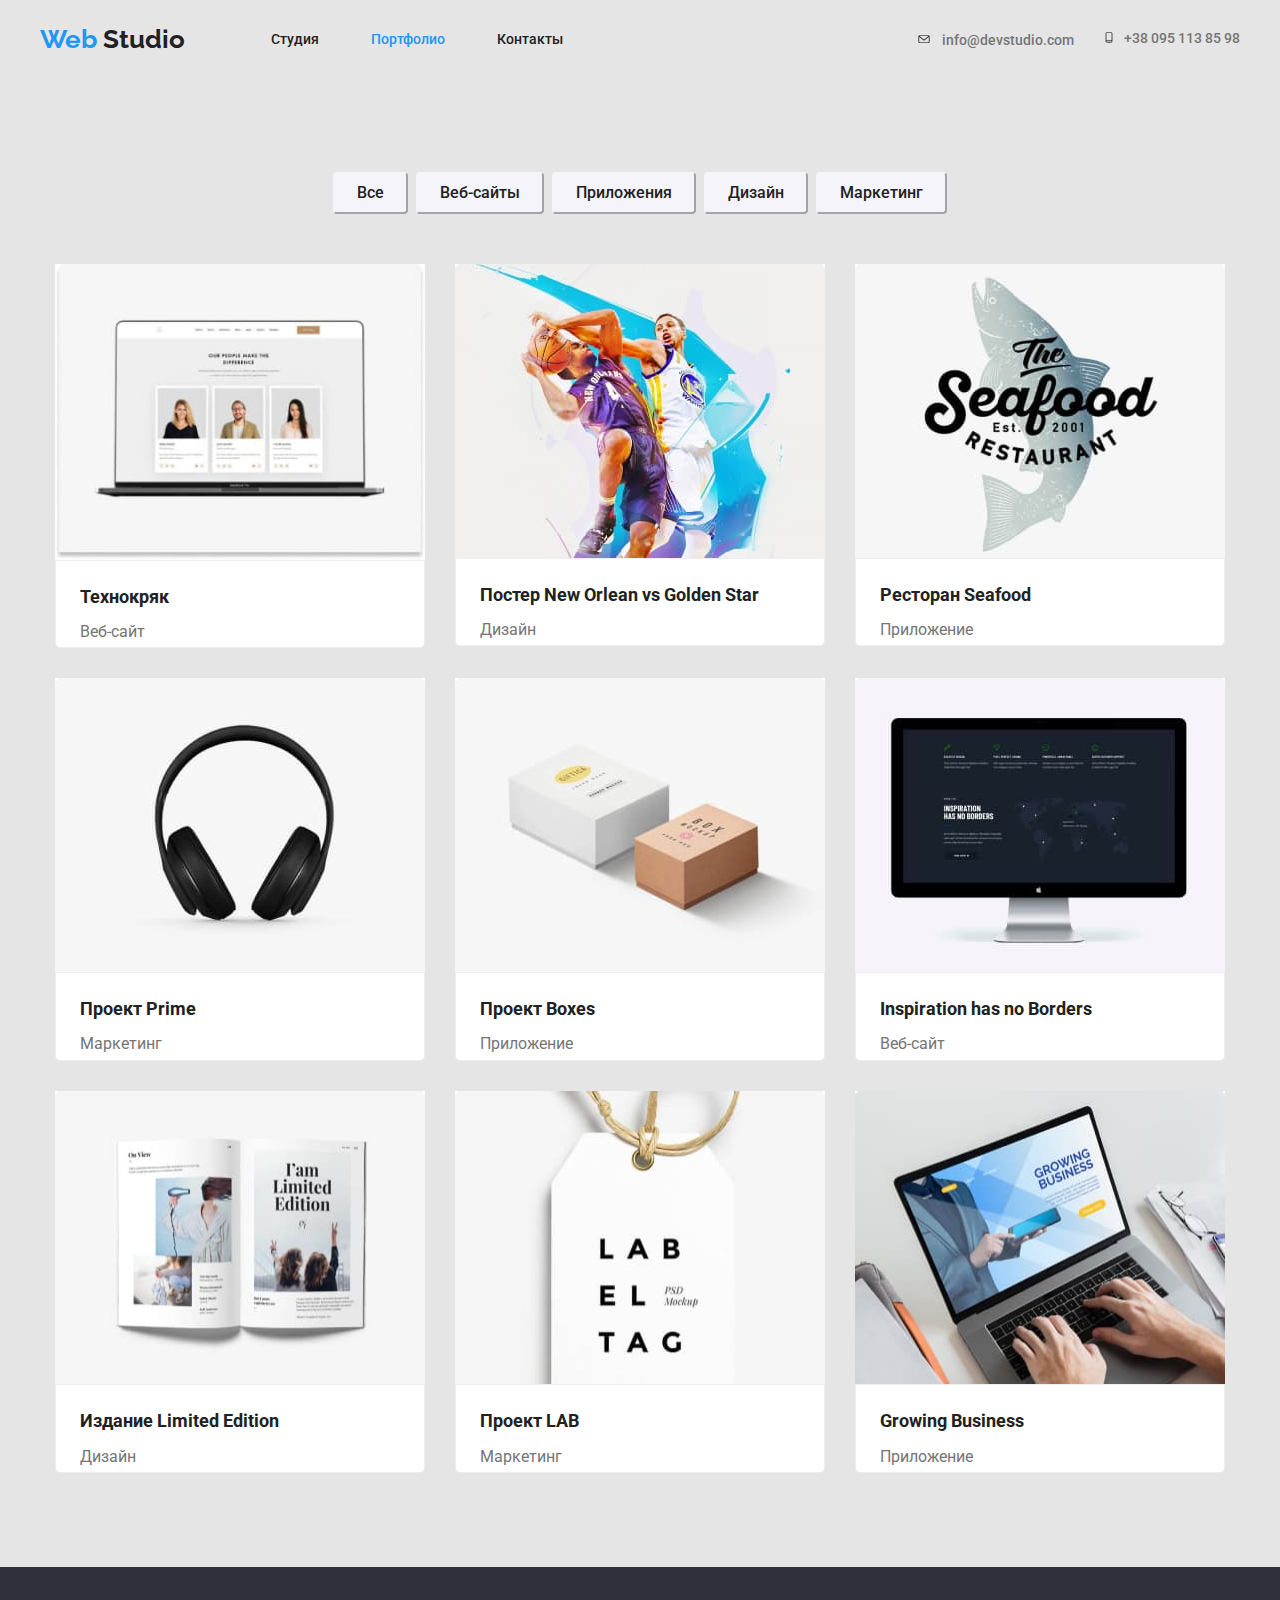
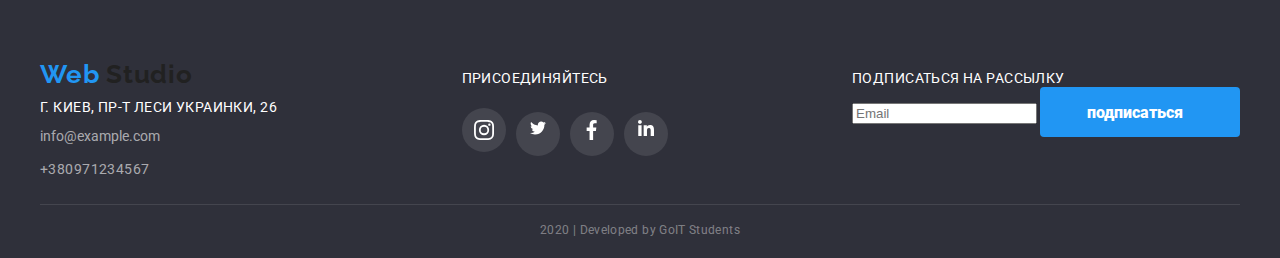
==== commit 7c9dd788: "фикс" ====
--- a/portfolio.html
+++ b/portfolio.html
@@ -230,7 +230,7 @@
                 <svg class="social-icon faseb-icon">
                   <use
                     href="images/sprayt.svg#facebook"
-                    width="10"
+                    width="20"
                     height="20"
                   ></use>
                 </svg>
--- a/css/styles.css
+++ b/css/styles.css
@@ -32,6 +32,11 @@
   font-size: 14px;
   line-height: 1.7;
 }
+img {
+  display: block;
+  max-width: 100%;
+  height: auto;
+}
 
 .list {
   list-style: none;
@@ -162,6 +167,8 @@
 .auth-nav {
   display: flex;
   margin-left: auto;
+  justify-content: space-between;
+  align-items: baseline;
 }
 .auth-nav .item + .item {
   margin-left: 30px;
@@ -284,7 +291,7 @@
 /* Чем мы занимаемся */
 
 .container .list .img {
-  width: 380px;
+  width: calc((100% - 30px * 2) / 3);
 }
 
 .applications {
@@ -304,7 +311,7 @@
 }
 .feature-list .item {
   text-align: center;
-  width: 278px;
+  width: calc((100% - 90px) / 3);
 }
 
 .feature-list .title {
@@ -320,7 +327,6 @@
   padding-top: 27px;
   padding-bottom: 27px;
   border-radius: 0px 0px 4px 4px;
-  width: 380px;
 }
 .im {
   display: block;
@@ -357,17 +363,10 @@
   text-align: center;
 }
 
-.social-link {
-  display: block;
-}
-
-/* .networks-tvit {
-  margin-left: 34px;
-} */
-/* .networks-link,
-.networks-f {
-  margin-left: 39px;
-} */
+.foto-comand {
+  box-shadow: 0px 2px 1px rgba(0, 0, 0, 0.2), 0px 1px 1px rgba(0, 0, 0, 0.14),
+    0px 1px 3px rgba(0, 0, 0, 0.12);
+}
 
 .networ {
   display: flex;
@@ -384,6 +383,9 @@
   background-color: var(--accent-color);
   border-radius: 50%;
 }
+.networ:hover .social-icon {
+  fill: white;
+}
 
 .social-icon {
   margin: 0;
@@ -401,12 +403,9 @@
 
 .social-networks {
   display: flex;
-  justify-content: space-evenly;
-  padding-left: 31px;
-  padding-right: 31px;
+  justify-content: center;
   align-items: baseline;
 
-  height: 44px;
   margin-bottom: 24px;
 }
 .fot-ul {
@@ -418,14 +417,11 @@
 }
 .list .foto {
   box-sizing: border-box;
-  border: 1px solid #eeeeee;
   background: url(team-img-2.jpg);
-  border-radius: 4px 4px 4px 4px;
-  width: 270px;
+  width: calc((100% - 30px * 2) / 3);
   background-color: #fff;
-
+  border: 1px solid #afb1b8;
   border-radius: 4px;
-  border: 1px solid #afb1b8;
 }
 .section-foto {
   border-radius: 4px 4px 0px 0px;
@@ -456,8 +452,9 @@
 /* Соцсети */
 
 .social-link {
-  width: 20px;
-  height: 20px;
+  width: 44px;
+  height: 44px;
+  display: contents;
 }
 /* Постояные клиенты */
 
@@ -477,7 +474,7 @@
 
 .foto-link:hover > .logos {
   /* background-color: var(--primary-white-color); */
-  border: 1px solid #2196f3;
+  border: 2px solid #2196f3;
   box-sizing: border-box;
   border-radius: 4px;
 }
@@ -487,7 +484,6 @@
 }
 
 .foto-link:focus > .logos {
-  background-color: ;
   border: 1px solid #2196f3;
   border-radius: 4px;
 }
@@ -607,7 +603,7 @@
   content: "";
   width: 24px;
   height: 24px;
-  background-image: url(./images/sprayt.svg#kursor);
+  background-image: url(../images/sprayt.svg#gmail);
   background-size: contain;
   background-position: center;
   margin-left: 10px;
@@ -682,6 +678,7 @@
 .projects .one:hover {
   color: var(--primary-white-color);
   background-color: var(--accent-color);
+  border-color: var(--accent-color);
 }
 
 .projects .one {
@@ -697,6 +694,7 @@
   line-height: 1.6;
   background-color: #f5f4fa;
   border-radius: 4px;
+  border-color: #f5f4fa;
 }
 
 .contein {
@@ -758,7 +756,7 @@
 }
 
 .flex-element {
-  width: 370px;
+  width: calc((100% - 60px) / 3);
   margin-right: 30px;
 
   margin-bottom: 30px;
